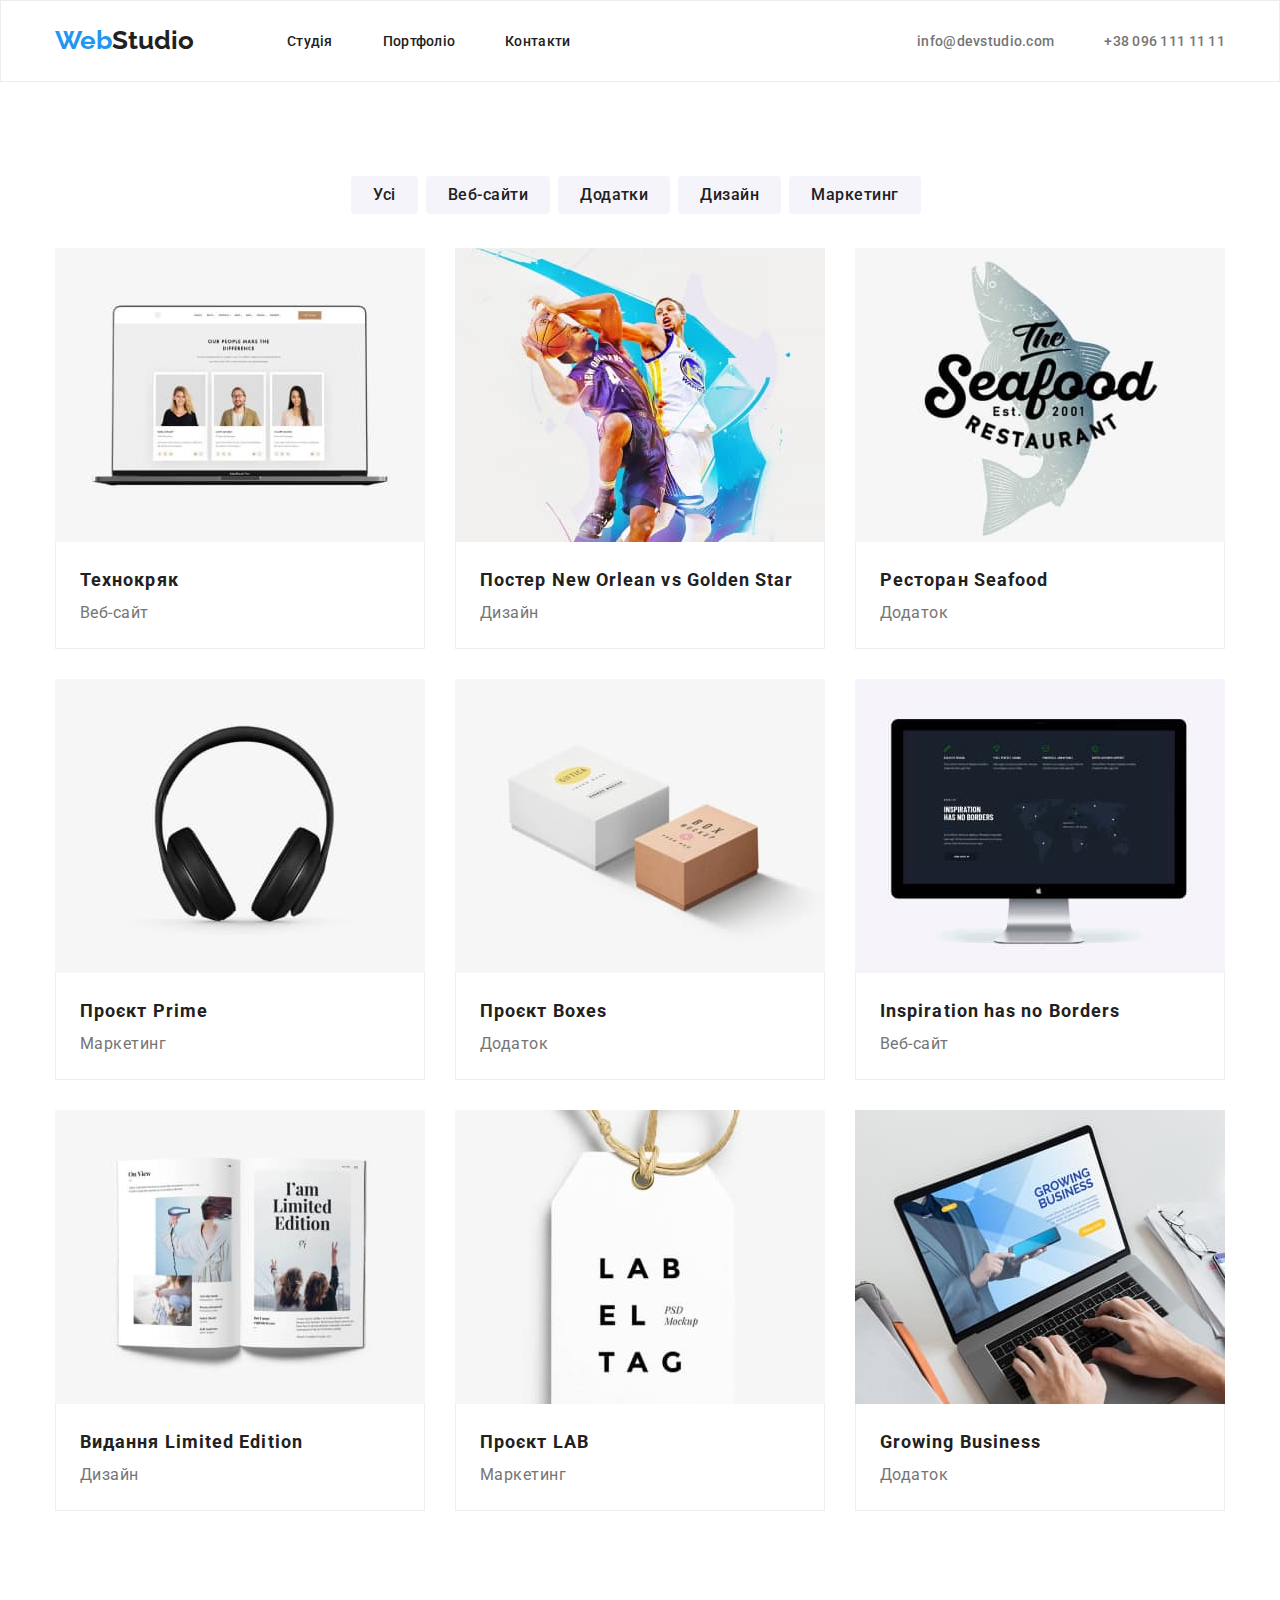
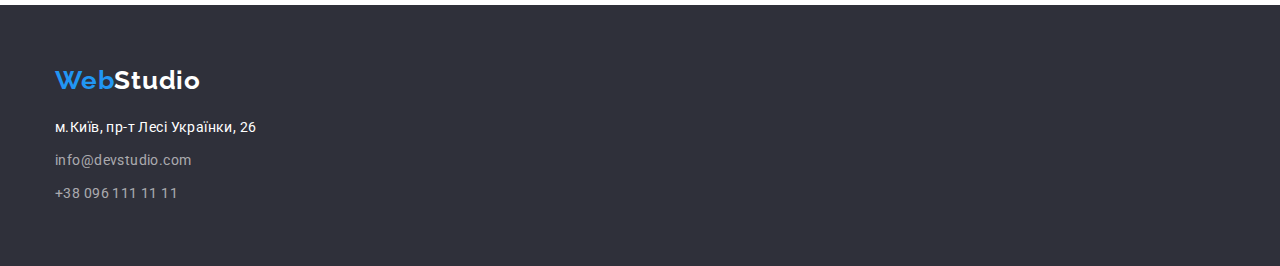
==== portfolio.html @ 9e90d559 "new point" ====
<!DOCTYPE html>
<html lang="en">
<head>
    <meta charset="UTF-8">
    <meta http-equiv="X-UA-Compatible" content="IE=edge">
    <meta name="viewport" content="width=device-width, initial-scale=1.0">
    <link rel="stylesheet" href="./css/styles.css">
    <title>Portfolio</title>
    <link rel="preconnect" href="https://fonts.googleapis.com">
    <link rel="preconnect" href="https://fonts.gstatic.com" crossorigin>
    <link href="https://fonts.googleapis.com/css2?family=Raleway:wght@700&family=Roboto:wght@400;500;700;900&display=swap"
    rel="stylesheet">
    <link rel="stylesheet" href="https://cdnjs.cloudflare.com/ajax/libs/modern-normalize/1.1.0/modern-normalize.css"
        integrity="sha512-Y0MM+V6ymRKN2zStTqzQ227DWhhp4Mzdo6gnlRnuaNCbc+YN/ZH0sBCLTM4M0oSy9c9VKiCvd4Jk44aCLrNS5Q=="
        crossorigin="anonymous" referrerpolicy="no-referrer">
</head>
<body>
    <header class="header">
        <div class="container header-container">
        <a lang="en" class="logo text" href="./index.html"><span style="color:#2196F3;">Web</span>Studio</a>
        <nav class="navigation">
            <ul class="header-list link">
                <li><a class="header-text" href="./index.html">Студія</a></li>
                <li><a class="header-text" href="./portfolio.html">Портфоліо</a></li>
                <li><a class="header-text" href="#">Контакти</a></li>
            </ul>
        </nav>
        <ul class="header-contact link">
            <li><a class="header-link email" href="mailto:info@devstudio.com">info@devstudio.com</a></li>
            <li><a class="header-link" href="tel:+380961111111">+38 096 111 11 11</a></li>
        </ul>
        </div>
    </header>
    <main>
        <section class="portfolio">
            <div class="container">
            <h1 class="portfolio-title">Портфоліо</h1>
            <ul class="button-list link">
                <li class="button-item">
                <button class="button-link btn-type" type="button">Усі</button>
                </li>
                <li class="button-item">
                <button class="button-link" type="button">Веб-сайти</button>
                </li>
                <li class="button-item">
                <button class="button-link" type="button">Додатки</button>
                </li>
                <li class="button-item">
                <button class="button-link" type="button">Дизайн</button>
                </li>
                <li class="button-item">
                <button class="button-link" type="button">Маркетинг</button>
                </li>
            </ul>
        
            <ul class="portfolio-list link">
                <li class="portfolio-item">
                <img src="./images/tehnpkryak.jpg" width="370" alt="tehnokryak">
                <div class="container-portfolio">
                <h2 class="portfolio-subtitle" >Технокряк</h2>
                <p class="portfolio-description">Веб-сайт</p>
                </div>
                </li>
                <li class="portfolio-item">
                <img src="./images/poster.jpg" width="370" alt="poster">
                <div class="container-portfolio">
                <h2 class="portfolio-subtitle" >Постер New Orlean vs Golden Star</h2>
                <p class="portfolio-description">Дизайн</p>
                </div>
                </li>
                <li class="portfolio-item">
                <img src="./images/seafood.jpg" width="370" alt="seafood">
                <div class="container-portfolio">
                <h2 class="portfolio-subtitle" >Ресторан Seafood</h2>
                <p class="portfolio-description">Додаток</p>
                </div>
                </li>
                <li class="portfolio-item">
                <img src="./images/projectprime.jpg" width="370" alt="projectprime">
                <div class="container-portfolio">
                <h2 class="portfolio-subtitle" >Проєкт Prime</h2>
                <p class="portfolio-description">Маркетинг</p>
                </div>
                </li>
                <li class="portfolio-item">
                <img src="./images/projectboxes.jpg" width="370" alt="projectboxes">
                <div class="container-portfolio">
                <h2 class="portfolio-subtitle" >Проєкт Boxes</h2>
                <p class="portfolio-description">Додаток</p>
                </div>
                </li>
                <li class="portfolio-item">
                <img src="./images/inspiration.jpg" width="370" alt="inspiration">
                <div class="container-portfolio">
                <h2 class="portfolio-subtitle" >Inspiration has no Borders</h2>
                <p class="portfolio-description">Веб-сайт</p>
                </div>
                </li>
                <li class="portfolio-item">
                <img src="./images/limited.jpg" width="370" alt="limited">
                <div class="container-portfolio">
                <h2 class="portfolio-subtitle" >Видання Limited Edition</h2>
                <p class="portfolio-description">Дизайн</p>
                </div>
                </li>
                <li class="portfolio-item">
                <img src="./images/projectlab.jpg" width="370" alt="projectlab">
                <div class="container-portfolio">
                <h2 class="portfolio-subtitle" >Проєкт LAB</h2>
                <p class="portfolio-description">Маркетинг</p>
                </div>
                </li>
                <li class="portfolio-item">
                <img src="./images/growingbusiness.jpg" width="370" alt="growingbusiness">
                <div class="container-portfolio">
                <h2 class="portfolio-subtitle" >Growing Business</h2>
                <p class="portfolio-description">Додаток</p>
                </div>
                </li>
            </ul>
            </div>
        </section>
    </main>
    <footer class="contacts">
        <div class="container">
            <a lang="en" class="contacts-logo text" href="./index.html"><span style="color:#2196F3;">Web</span>Studio</a>
            <address class="contacts-adress">
                <ul class="contacts-list-address">
                    <li class="link address-item"><a class="contacts-maps text" href="https://goo.gl/maps/iKFTz4et59TFvvRy9"
                            target="_blank" rel="noreferrer noopener">
                            м.Київ, пр-т Лесі Українки, 26</a></li>
                    <li class="link address-item"><a class="contacts-item text"
                            href="mailto:info@devstudio.com">info@devstudio.com</a></li>
                    <li class="link address-item"><a class="contacts-item text" href="tel:+380961111111">+38 096 111 11
                            11</a></li>
                </ul>
            </address>
        </div>
    </footer>
</body>
</html>
---- css/styles.css ----
:root{
--color-black: #212121;
--color-white: #ffffff;
--color-gray: #757575;
--color-blue: #2196F3;
--color-background: #2F303A;
}
body{
    font-family: 'Roboto', sans-serif;
    color: var(--color-black);
}

h1,
h2,
h3,
h4,
h5,
h6,
p{
    margin: 0;
}
ul{
    margin: 0;
    padding: 0;
}
img{display: block;}
*{box-sizing: border-box;}
section{
    padding-top: 94px;
    padding-bottom: 94px;
}
section:first-child{
    padding-bottom: 0px;
    padding-top: 0px;
}
.link{list-style: none;}
.text{text-decoration: none;}
.logo{
    font-family: 'Raleway', sans-serif;
    font-weight: 700;
    font-size: 26px;
    line-height: 1.1923;
    color: var(--color-black);
    padding: 24px 93px 25px 0px;
}
.header{
    background-color: var(--color-white);
    border: 1px solid rgba(236, 236, 236, 1)
}
.navigation{
    margin-right: auto;
}
.header-container{
    display: flex;
    align-items: center;
}
.header-list{
    display: flex;
    gap: 50px;
}
.header-text{
    text-decoration: none;
    font-weight: 500;
    font-size: 14px;
    line-height: 1.1428;
    letter-spacing: 0.02em;
    color: var(--color-black);
    font-family: 'Roboto', sans-serif;
}
.header-text:hover,
.header-text:focus{
    color: var(--color-blue);
}
.email{
    padding-right: 50px;
}

.header-contact{
    display: flex;
}
.header-link{
    font-weight: 500;
    font-size: 14px;
    line-height: 1.1428;
    letter-spacing: 0.02em;
    color: var(--color-gray);
    text-decoration: none;
    font-family: 'Roboto', sans-serif;

}

.header-link:hover,
.header-link:focus{
    color: var(--color-blue);
}

.container{
    width: 1200px;
    padding-left: 15px;
    padding-right: 15px;
    margin: 0 auto;
}

/*---------HERO-------*/

.hero{
    background: var(--color-background);
}
.hero-title{
    font-weight: 900;
    font-size: 44px;
    line-height: 1.3636;
    text-align: center;
    letter-spacing: 0.06em;
    text-transform: uppercase;
    color: var(--color-white);
    padding-top: 200px;
    padding-left: 237px;
    padding-right: 237px;

}

.hero-btn{
    background: var(--color-blue);
    box-shadow: 0px 4px 4px rgba(0, 0, 0, 0.15);
    border-radius: 4px;
    font-weight: 700;
    font-size: 16px;
    line-height: 1.875;
    letter-spacing: 0.06em;
    color: var(--color-white);
    border: none;
    font-family: inherit;
    cursor: pointer;
    display: block;
    margin-left: auto;
    margin-right: auto;
    padding: 10px 32px;
}
.container-btn{
    margin-top: 30px;
    padding-bottom: 200px;
}
/*----------about------*/

.about {

}
.about-uptitle{
    position: absolute;
    width: 1px;
    height: 1px;
    margin: -1px;
    border: 0;
    padding: 0;
    white-space: nowrap;
    clip-path: inset(100%);
    clip: rect(0 0 0 0);
    overflow: hidden;
}

.about-list {
    display: flex;
    justify-content: center;
}

.about-item {
    margin-right: 30px;
}

.about-item:last-child{
    margin-right: 0px;
}

.about-title {
    font-weight: 700;
    font-size: 14px;
    line-height: 1.1428;
    letter-spacing: 0.03em;
    text-transform: uppercase;
    color: var(--color-black);
    margin-bottom: 10px;
    
}

.about-subtitle {
    font-size: 14px;
    line-height: 1.7142;
    letter-spacing: 0.03em;
    color: var(--color-gray);
    max-width: 270px;
}

/*-----------WORK------*/
.work {
    padding-bottom: 50px;
    padding-top: 94px;
    text-align: center;
}

.work-list {
    display: flex;
    justify-content: center;
    gap: 30px;
}

/*-----------TEAMS------*/

.teams {
    background: #F5F4FA;
}

.teams-title {
    font-weight: 700;
    font-size: 36px;
    line-height: 1.1666;
    letter-spacing: 0.03em;
    color: var(--color-black);
    text-align: center;
    padding-bottom: 50px;
}

.teams-list {
    display: flex;
    justify-content: center;
    gap: 30px;
}

.teams-item {
    background-color: var(--color-white);
    box-shadow: 0px 4px 4px 0px rgba(0, 0, 0, 0.25);

}

.img-container{
    padding-bottom: 30px;
}
.teams-item-text {
    font-weight: 500;
    font-size: 16px;
    line-height: 1.1875;
    letter-spacing: 0.03em;
    color: var(--color-black);
    text-align: center;
    padding-bottom: 10px;
}

.teams-position {
    font-size: 16px;
    line-height: 1.1875;
    letter-spacing: 0.03em;
    color: var(--color-gray);
    text-align: center;
    padding-bottom: 30px;
}

/*--------CONTACTS-----*/

.contacts {
    background-color: var(--color-background);
}

.contacts-logo {
    font-family: 'Raleway', sans-serif;
    font-weight: 700;
    font-size: 26px;
    line-height: 1.1923;
    letter-spacing: 0.03em;
    color: var(--color-white);
    padding-top: 60px;
    display: block;
}


.contacts-maps{
    font-size: 14px;
    line-height: 1.7142;
    letter-spacing: 0.03em;
    color: var(--color-white);
}

.contacts-maps:hover,
.contacts-maps:focus{
    color: var(--color-blue);
}
.contacts-adress {
    font-style: normal;
    font-family: 'Roboto', sans-serif;
}

.contacts-item {
    font-size: 14px;
    line-height: 1.7142;
    letter-spacing: 0.03em;
    color: rgba(255, 255, 255, 0.6);
}
.contacts-item:hover,
.contacts-item:focus{
    color: var(--color-blue);
}
.contacts-list-address{
    margin-top: 20px;
    padding-bottom: 60px;
}
.address-item{
    margin-bottom: 9px;
}
.address-item:last-child{
    margin-bottom: 0px;
}


/*-------BUTTON-----*/
.button-list {
    display: flex;
    justify-content: center;
    padding-top: 94px;
    padding-bottom: 34px;
}

.button-link {
    font-weight: 500;
    font-size: 16px;
    line-height: 1.625;
    text-align: center;
    letter-spacing: 0.03em;
    border: none;
    font-family: inherit;
    cursor: pointer;
    color: var(--color-black);
    background: #F5F4FA;
    border-radius: 4px;
    gap: 8px;
    padding: 6px 22px;
}
.button-link:hover,
.button-link:focus{
    background-color: var(--color-blue);
    color: var(--color-white);
}

.button-item{
margin-right: 8px;
}

/*----------PORTFOLIO------*/
.portfolio {
    font-family: 'Roboto', sans-serif;
}

.portfolio-title {
    position: absolute;
    width: 1px;
    height: 1px;
    margin: -1px;
    border: 0;
    padding: 0;
    white-space: nowrap;
    clip-path: inset(100%);
    clip: rect(0 0 0 0);
    overflow: hidden;
}

.portfolio-list {
    display: flex;
    flex-wrap: wrap;
    gap: 30px;
    padding-bottom: 94px;
}

.portfolio-item {
    width: calc(100% - 60px) / 3;

}

.portfolio-subtitle {
    font-weight: 700;
    font-size: 18px;
    line-height: 2.00;
    letter-spacing: 0.06em;
    color: var(--color-black);
}

.portfolio-description {
font-size: 16px;
    line-height: 1.875;
    letter-spacing: 0.03em;
    color: var(--color-gray);
}

.container-portfolio{
    padding: 20px 24px;
    border: 1px solid rgba(238, 238, 238, 1);
    border-top: 0;
}
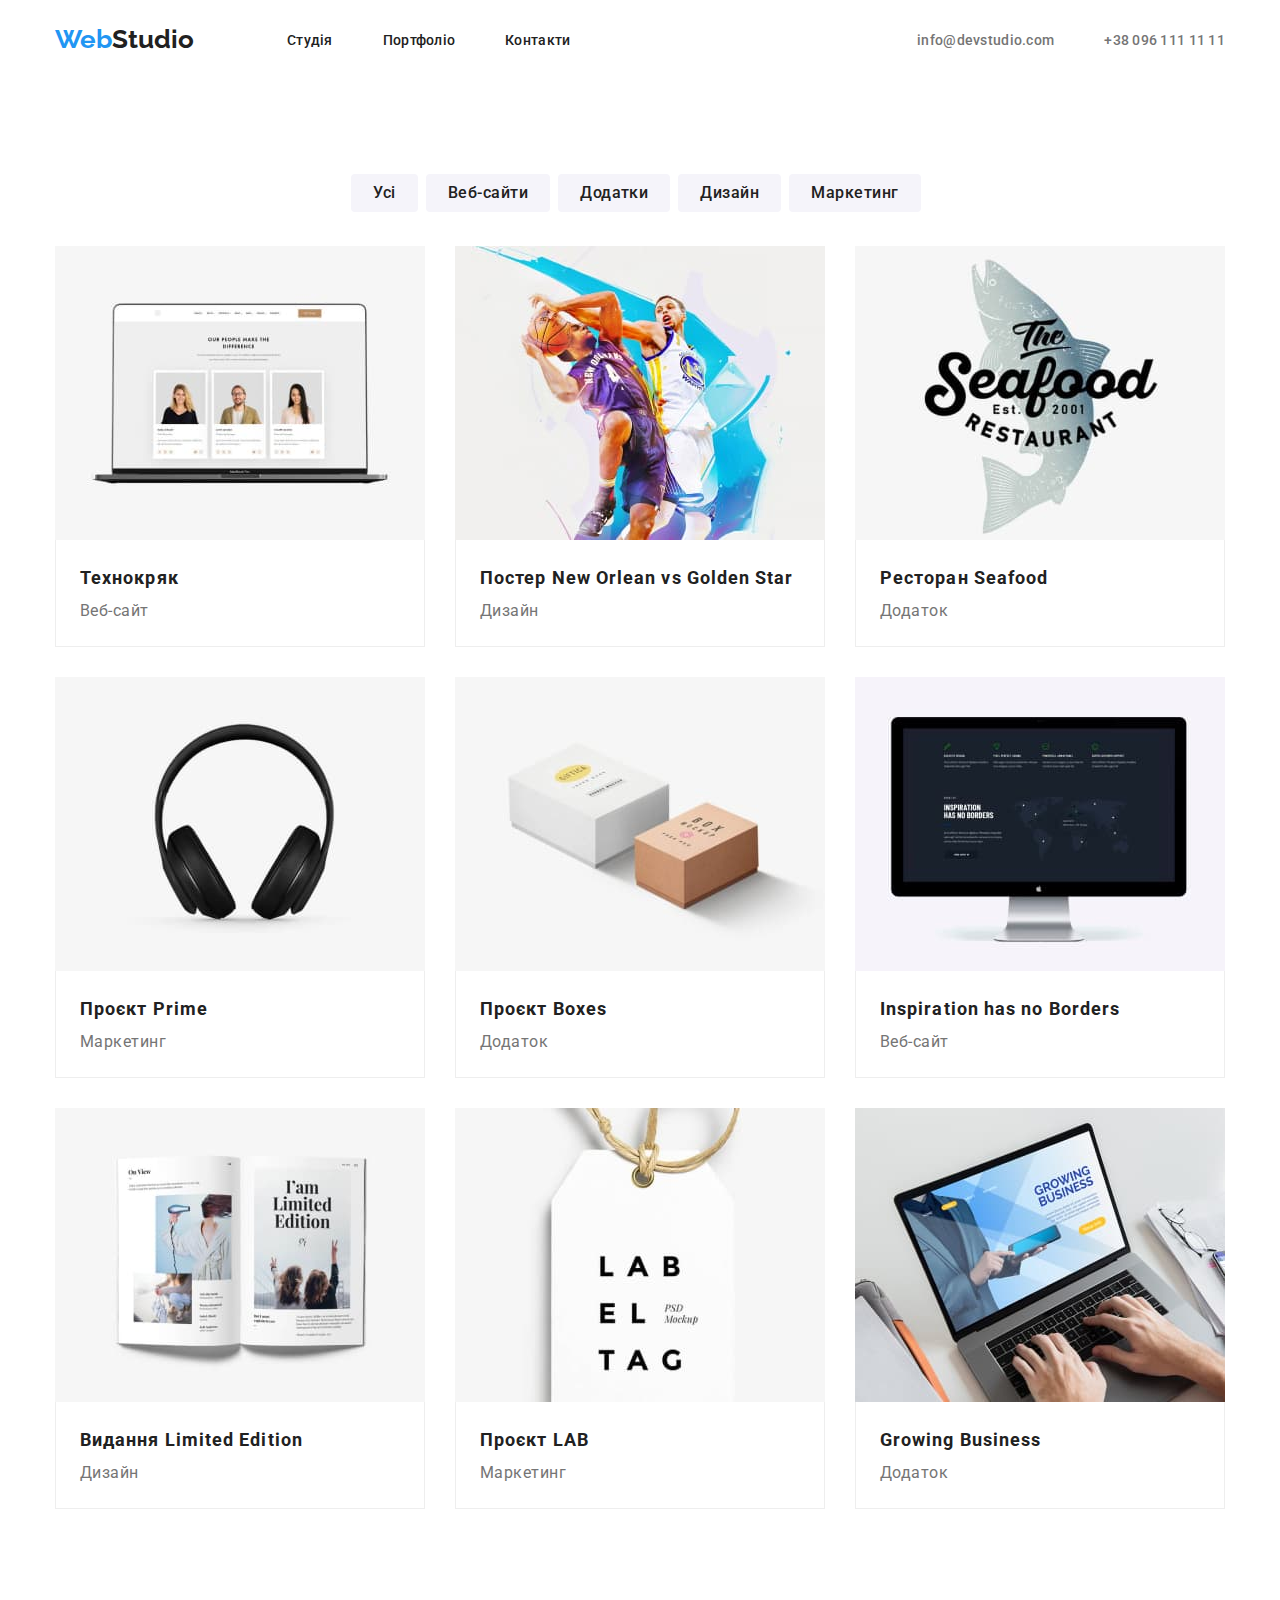
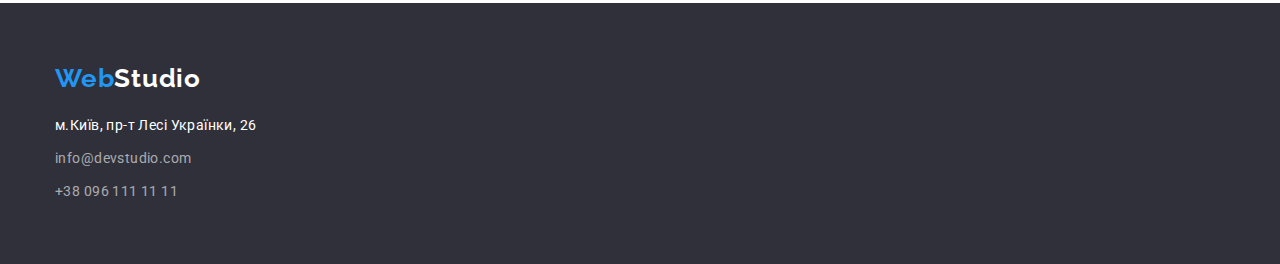
==== commit fb1d7bf7: "reloaded dz" ====
--- a/portfolio.html
+++ b/portfolio.html
@@ -4,7 +4,6 @@
     <meta charset="UTF-8">
     <meta http-equiv="X-UA-Compatible" content="IE=edge">
     <meta name="viewport" content="width=device-width, initial-scale=1.0">
-    <link rel="stylesheet" href="./css/styles.css">
     <title>Portfolio</title>
     <link rel="preconnect" href="https://fonts.googleapis.com">
     <link rel="preconnect" href="https://fonts.gstatic.com" crossorigin>
@@ -13,6 +12,7 @@
     <link rel="stylesheet" href="https://cdnjs.cloudflare.com/ajax/libs/modern-normalize/1.1.0/modern-normalize.css"
         integrity="sha512-Y0MM+V6ymRKN2zStTqzQ227DWhhp4Mzdo6gnlRnuaNCbc+YN/ZH0sBCLTM4M0oSy9c9VKiCvd4Jk44aCLrNS5Q=="
         crossorigin="anonymous" referrerpolicy="no-referrer">
+    <link rel="stylesheet" href="./css/styles.css">
 </head>
 <body>
     <header class="header">
@@ -32,12 +32,12 @@
         </div>
     </header>
     <main>
-        <section class="portfolio">
+        <section class="portfolio" style="padding: 94px 0;">
             <div class="container">
             <h1 class="portfolio-title">Портфоліо</h1>
             <ul class="button-list link">
                 <li class="button-item">
-                <button class="button-link btn-type" type="button">Усі</button>
+                <button class="button-link" type="button">Усі</button>
                 </li>
                 <li class="button-item">
                 <button class="button-link" type="button">Веб-сайти</button>
--- a/css/styles.css
+++ b/css/styles.css
@@ -41,11 +41,11 @@
     font-size: 26px;
     line-height: 1.1923;
     color: var(--color-black);
-    padding: 24px 93px 25px 0px;
+    padding: 24px 0px 25px 0px;
+    margin-right: 93px;
 }
 .header{
-    background-color: var(--color-white);
-    border: 1px solid rgba(236, 236, 236, 1)
+    border-bottom;: 1px solid rgba(236, 236, 236, 1)
 }
 .navigation{
     margin-right: auto;
@@ -72,7 +72,7 @@
     color: var(--color-blue);
 }
 .email{
-    padding-right: 50px;
+    margin-right: 50px;
 }
 
 .header-contact{
@@ -107,6 +107,8 @@
     background: var(--color-background);
 }
 .hero-title{
+    width: 696px;
+    margin: 0 auto;
     font-weight: 900;
     font-size: 44px;
     line-height: 1.3636;
@@ -114,9 +116,6 @@
     letter-spacing: 0.06em;
     text-transform: uppercase;
     color: var(--color-white);
-    padding-top: 200px;
-    padding-left: 237px;
-    padding-right: 237px;
 
 }
 
@@ -136,6 +135,7 @@
     margin-left: auto;
     margin-right: auto;
     padding: 10px 32px;
+    margin-top: 30px;
 }
 .container-btn{
     margin-top: 30px;
@@ -193,8 +193,13 @@
 
 /*-----------WORK------*/
 .work {
-    padding-bottom: 50px;
-    padding-top: 94px;
+    margin-bottom: 50px;
+    font-weight: 700;
+    font-size: 36px;
+    line-height: 1.1666;
+    text-align: center;
+    letter-spacing: 0.03em;
+    color: var(--color-black)
     text-align: center;
 }
 
@@ -217,7 +222,7 @@
     letter-spacing: 0.03em;
     color: var(--color-black);
     text-align: center;
-    padding-bottom: 50px;
+    margin-bottom: 50px;
 }
 
 .teams-list {
@@ -233,7 +238,7 @@
 }
 
 .img-container{
-    padding-bottom: 30px;
+    margin-bottom: 30px;
 }
 .teams-item-text {
     font-weight: 500;
@@ -242,7 +247,7 @@
     letter-spacing: 0.03em;
     color: var(--color-black);
     text-align: center;
-    padding-bottom: 10px;
+    margin-bottom: 10px;
 }
 
 .teams-position {
@@ -258,6 +263,7 @@
 
 .contacts {
     background-color: var(--color-background);
+    padding: 60px 0;
 }
 
 .contacts-logo {
@@ -267,7 +273,6 @@
     line-height: 1.1923;
     letter-spacing: 0.03em;
     color: var(--color-white);
-    padding-top: 60px;
     display: block;
 }
 
@@ -300,7 +305,6 @@
 }
 .contacts-list-address{
     margin-top: 20px;
-    padding-bottom: 60px;
 }
 .address-item{
     margin-bottom: 9px;
@@ -314,8 +318,7 @@
 .button-list {
     display: flex;
     justify-content: center;
-    padding-top: 94px;
-    padding-bottom: 34px;
+    margin-bottom: 34px;
 }
 
 .button-link {
@@ -341,6 +344,9 @@
 
 .button-item{
 margin-right: 8px;
+}
+.button-item :last-child{
+    margin-right: 0px;
 }
 
 /*----------PORTFOLIO------*/
@@ -365,7 +371,6 @@
     display: flex;
     flex-wrap: wrap;
     gap: 30px;
-    padding-bottom: 94px;
 }
 
 .portfolio-item {
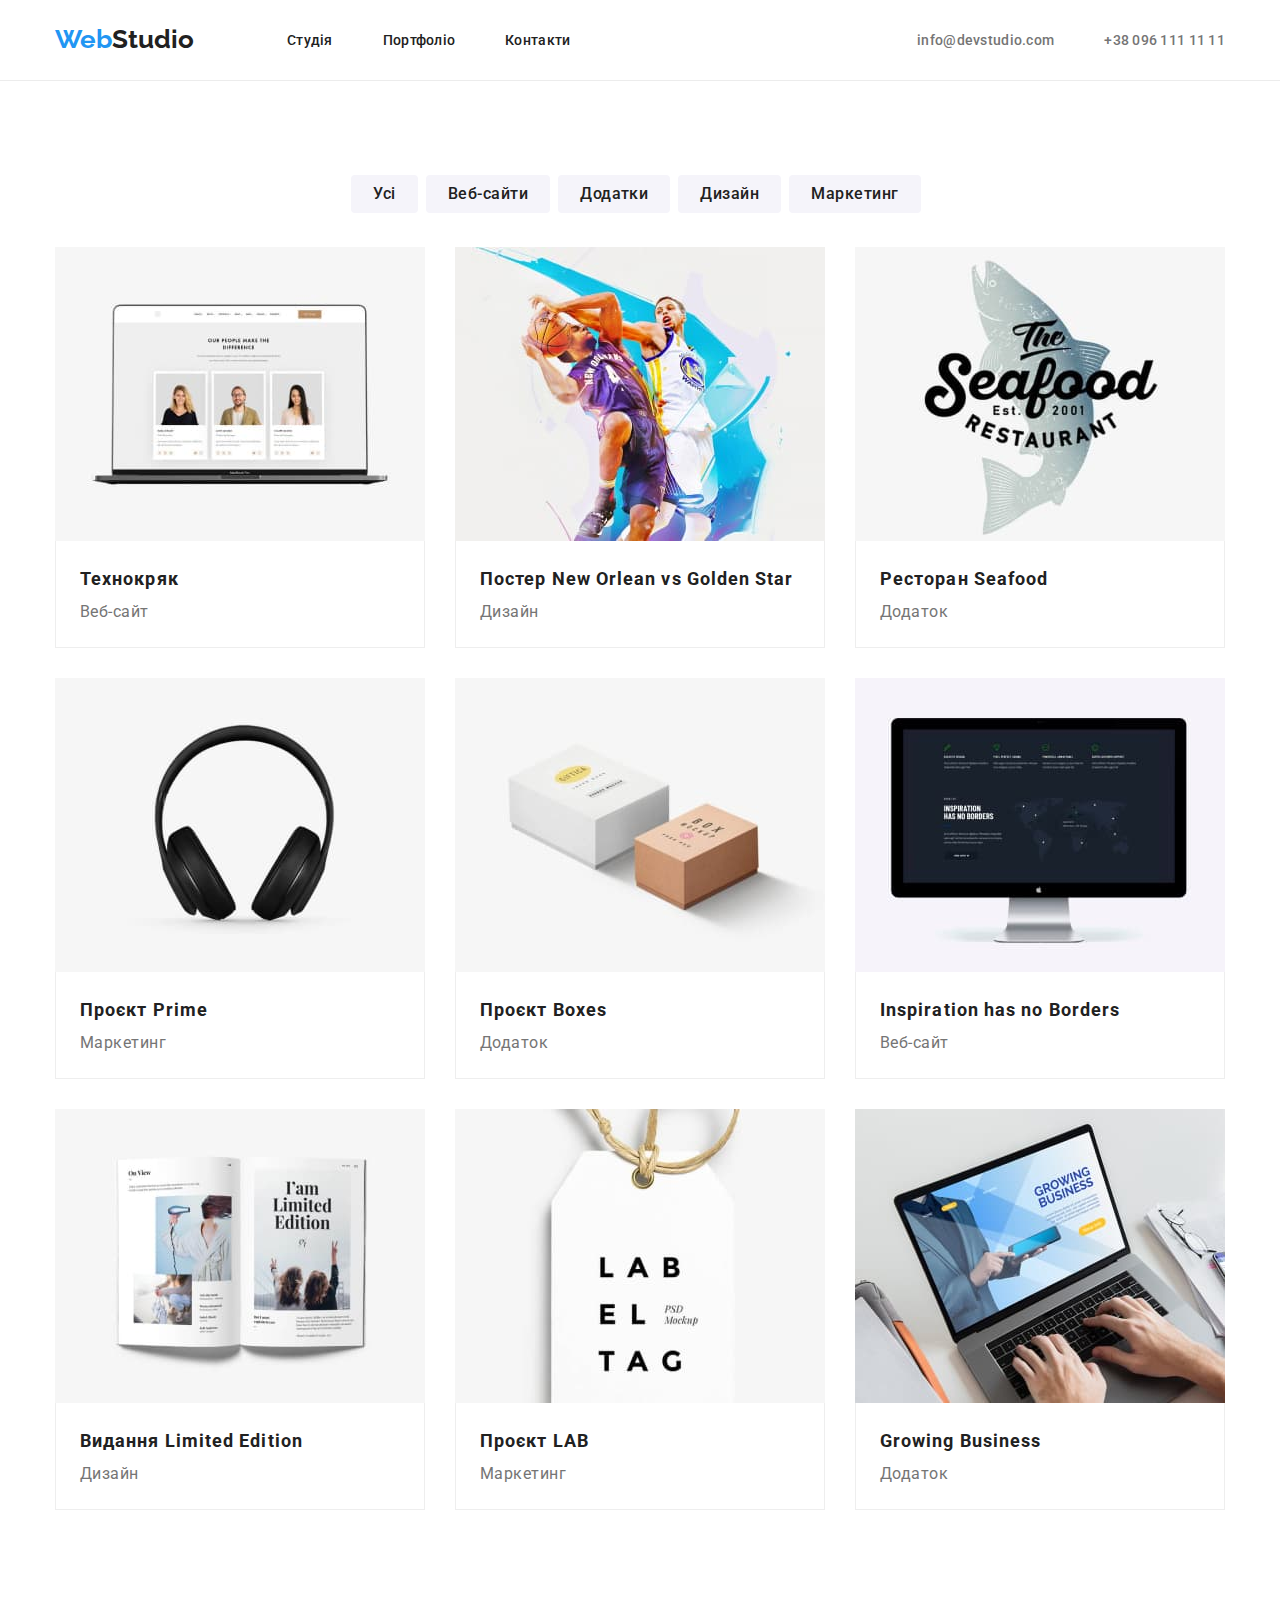
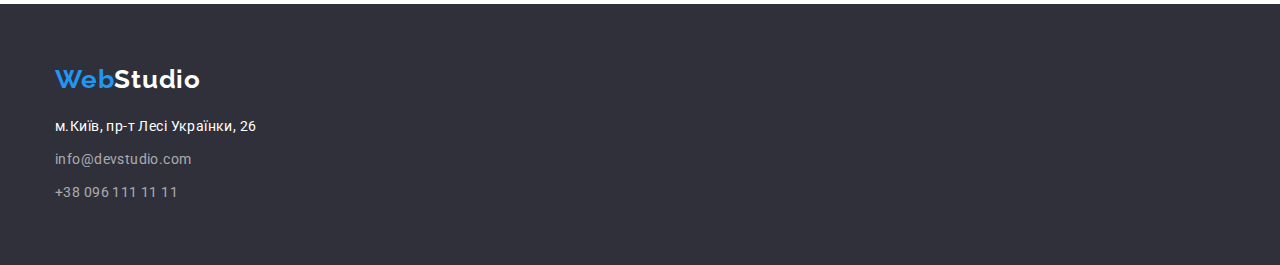
==== commit 2be468db: "NEW POINT" ====
--- a/portfolio.html
+++ b/portfolio.html
@@ -32,7 +32,7 @@
         </div>
     </header>
     <main>
-        <section class="portfolio" style="padding: 94px 0;">
+        <section class="portfolio">
             <div class="container">
             <h1 class="portfolio-title">Портфоліо</h1>
             <ul class="button-list link">
--- a/css/styles.css
+++ b/css/styles.css
@@ -29,10 +29,7 @@
     padding-top: 94px;
     padding-bottom: 94px;
 }
-section:first-child{
-    padding-bottom: 0px;
-    padding-top: 0px;
-}
+
 .link{list-style: none;}
 .text{text-decoration: none;}
 .logo{
@@ -45,7 +42,7 @@
     margin-right: 93px;
 }
 .header{
-    border-bottom;: 1px solid rgba(236, 236, 236, 1)
+    border-bottom: 1px solid rgba(236, 236, 236, 1);
 }
 .navigation{
     margin-right: auto;
@@ -105,7 +102,9 @@
 
 .hero{
     background: var(--color-background);
-}
+    padding: 200px 0;
+}
+
 .hero-title{
     width: 696px;
     margin: 0 auto;
@@ -209,6 +208,9 @@
     gap: 30px;
 }
 
+.work-about{
+    padding-top: 0;
+}
 /*-----------TEAMS------*/
 
 .teams {
@@ -234,7 +236,7 @@
 .teams-item {
     background-color: var(--color-white);
     box-shadow: 0px 4px 4px 0px rgba(0, 0, 0, 0.25);
-
+    padding-bottom: 30px;
 }
 
 .img-container{
@@ -255,8 +257,7 @@
     line-height: 1.1875;
     letter-spacing: 0.03em;
     color: var(--color-gray);
-    text-align: center;
-    padding-bottom: 30px;
+    text-align: center; 
 }
 
 /*--------CONTACTS-----*/
@@ -274,6 +275,7 @@
     letter-spacing: 0.03em;
     color: var(--color-white);
     display: block;
+    margin-bottom: 20px;
 }
 
 
@@ -291,6 +293,7 @@
 .contacts-adress {
     font-style: normal;
     font-family: 'Roboto', sans-serif;
+
 }
 
 .contacts-item {
@@ -304,7 +307,7 @@
     color: var(--color-blue);
 }
 .contacts-list-address{
-    margin-top: 20px;
+
 }
 .address-item{
     margin-bottom: 9px;
@@ -352,6 +355,7 @@
 /*----------PORTFOLIO------*/
 .portfolio {
     font-family: 'Roboto', sans-serif;
+    padding: 94px 0;
 }
 
 .portfolio-title {
@@ -398,3 +402,7 @@
     border: 1px solid rgba(238, 238, 238, 1);
     border-top: 0;
 }
+
+.color-web{
+ color: var(--color-blue);
+}